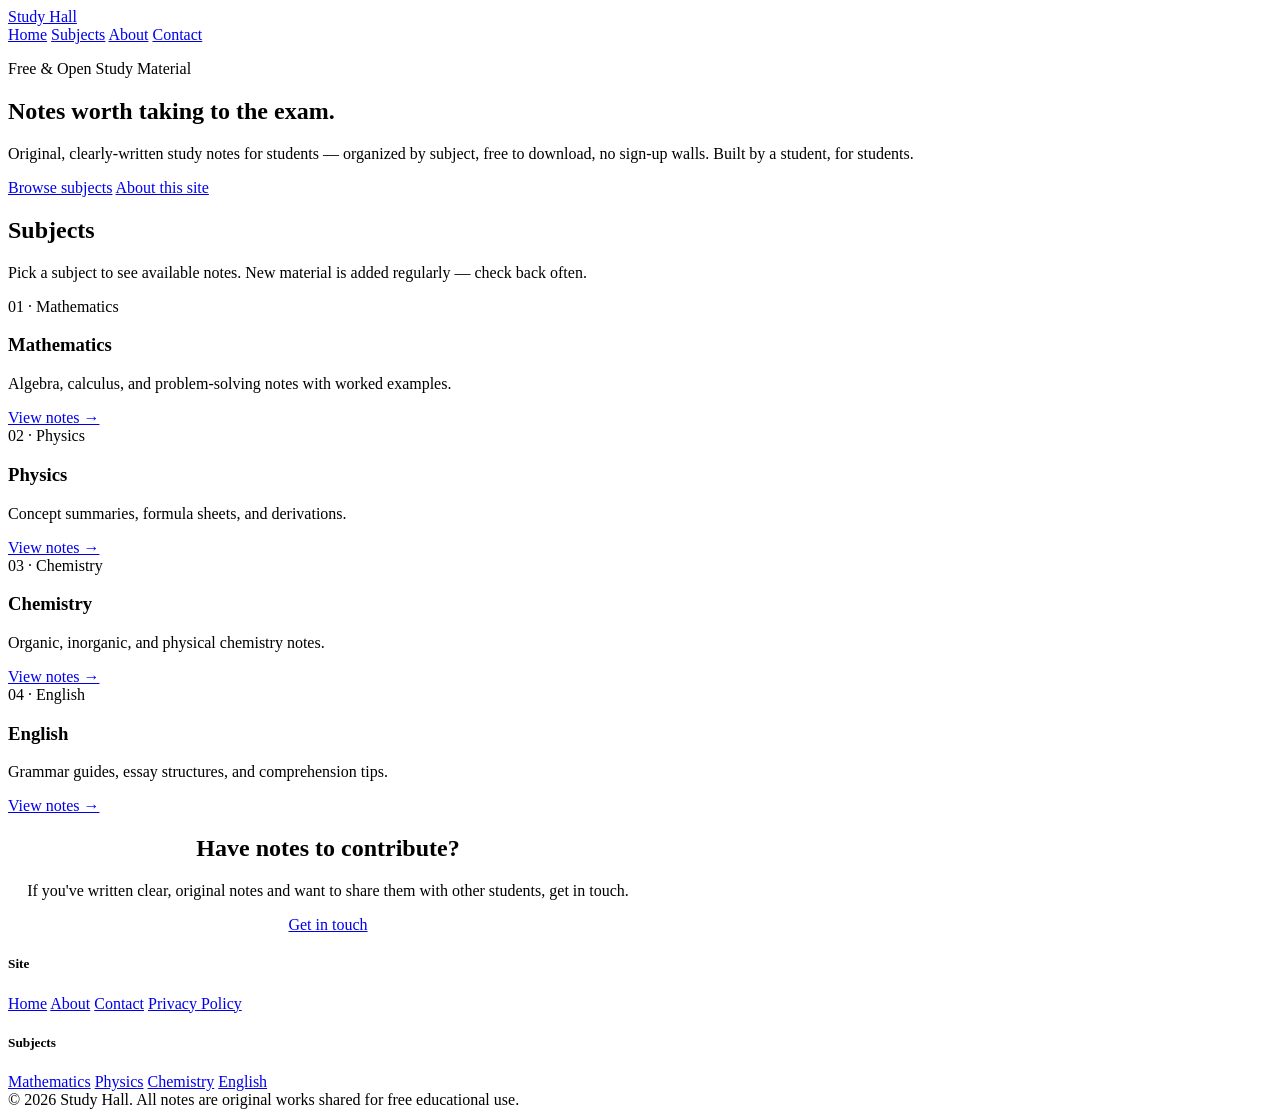
==== index.html @ 8bfd2781 "Create index.html" ====
<!DOCTYPE html>
<html lang="en">
<head>
<meta charset="UTF-8">
<meta name="viewport" content="width=device-width, initial-scale=1.0">
<title>Study Hall — Free Notes & Study Material</title>
<meta name="description" content="Free, original study notes and educational material organized by subject. Download PDFs, no sign-up required.">
<link rel="preconnect" href="https://fonts.googleapis.com">
<link href="https://fonts.googleapis.com/css2?family=Source+Serif+4:wght@600;700&family=Inter:wght@400;500;600;700&display=swap" rel="stylesheet">
<link rel="stylesheet" href="css/style.css">
</head>
<body>

<header class="site-header">
  <div class="wrap">
    <a href="index.html" class="brand"><span class="mark"></span> Study Hall</a>
    <nav class="site-nav">
      <a href="index.html">Home</a>
      <a href="#subjects">Subjects</a>
      <a href="about.html">About</a>
      <a href="contact.html">Contact</a>
    </nav>
  </div>
</header>

<section class="hero">
  <div class="wrap">
    <p class="eyebrow">Free &amp; Open Study Material</p>
    <h1>Notes worth taking to the exam.</h1>
    <p>Original, clearly-written study notes for students — organized by subject, free to download, no sign-up walls. Built by a student, for students.</p>
    <div class="cta-row">
      <a href="#subjects" class="btn btn-primary">Browse subjects</a>
      <a href="about.html" class="btn btn-outline">About this site</a>
    </div>
  </div>
</section>

<section class="section" id="subjects">
  <div class="wrap">
    <h2 class="section-heading">Subjects</h2>
    <p class="section-sub">Pick a subject to see available notes. New material is added regularly — check back often.</p>

    <div class="subject-grid">

      <div class="subject-card">
        <span class="tab-label">01 · Mathematics</span>
        <h3>Mathematics</h3>
        <p>Algebra, calculus, and problem-solving notes with worked examples.</p>
        <a class="enter" href="notes/mathematics.html">View notes →</a>
      </div>

      <div class="subject-card">
        <span class="tab-label">02 · Physics</span>
        <h3>Physics</h3>
        <p>Concept summaries, formula sheets, and derivations.</p>
        <a class="enter" href="notes/physics.html">View notes →</a>
      </div>

      <div class="subject-card">
        <span class="tab-label">03 · Chemistry</span>
        <h3>Chemistry</h3>
        <p>Organic, inorganic, and physical chemistry notes.</p>
        <a class="enter" href="notes/chemistry.html">View notes →</a>
      </div>

      <div class="subject-card">
        <span class="tab-label">04 · English</span>
        <h3>English</h3>
        <p>Grammar guides, essay structures, and comprehension tips.</p>
        <a class="enter" href="notes/english.html">View notes →</a>
      </div>

    </div>
  </div>
</section>

<section class="section" style="background:var(--parchment); border-top:1px solid var(--parchment-line); border-bottom:1px solid var(--parchment-line);">
  <div class="wrap" style="max-width:640px; text-align:center;">
    <h2 class="section-heading">Have notes to contribute?</h2>
    <p class="section-sub" style="margin-left:auto; margin-right:auto;">If you've written clear, original notes and want to share them with other students, get in touch.</p>
    <a href="contact.html" class="btn btn-primary">Get in touch</a>
  </div>
</section>

<footer class="site-footer">
  <div class="wrap">
    <div class="cols">
      <div>
        <h5>Site</h5>
        <div class="links">
          <a href="index.html">Home</a>
          <a href="about.html">About</a>
          <a href="contact.html">Contact</a>
          <a href="privacy.html">Privacy Policy</a>
        </div>
      </div>
      <div>
        <h5>Subjects</h5>
        <div class="links">
          <a href="notes/mathematics.html">Mathematics</a>
          <a href="notes/physics.html">Physics</a>
          <a href="notes/chemistry.html">Chemistry</a>
          <a href="notes/english.html">English</a>
        </div>
      </div>
    </div>
  </div>
  <div class="wrap copyright">© 2026 Study Hall. All notes are original works shared for free educational use.</div>
</footer>

</body>
</html>
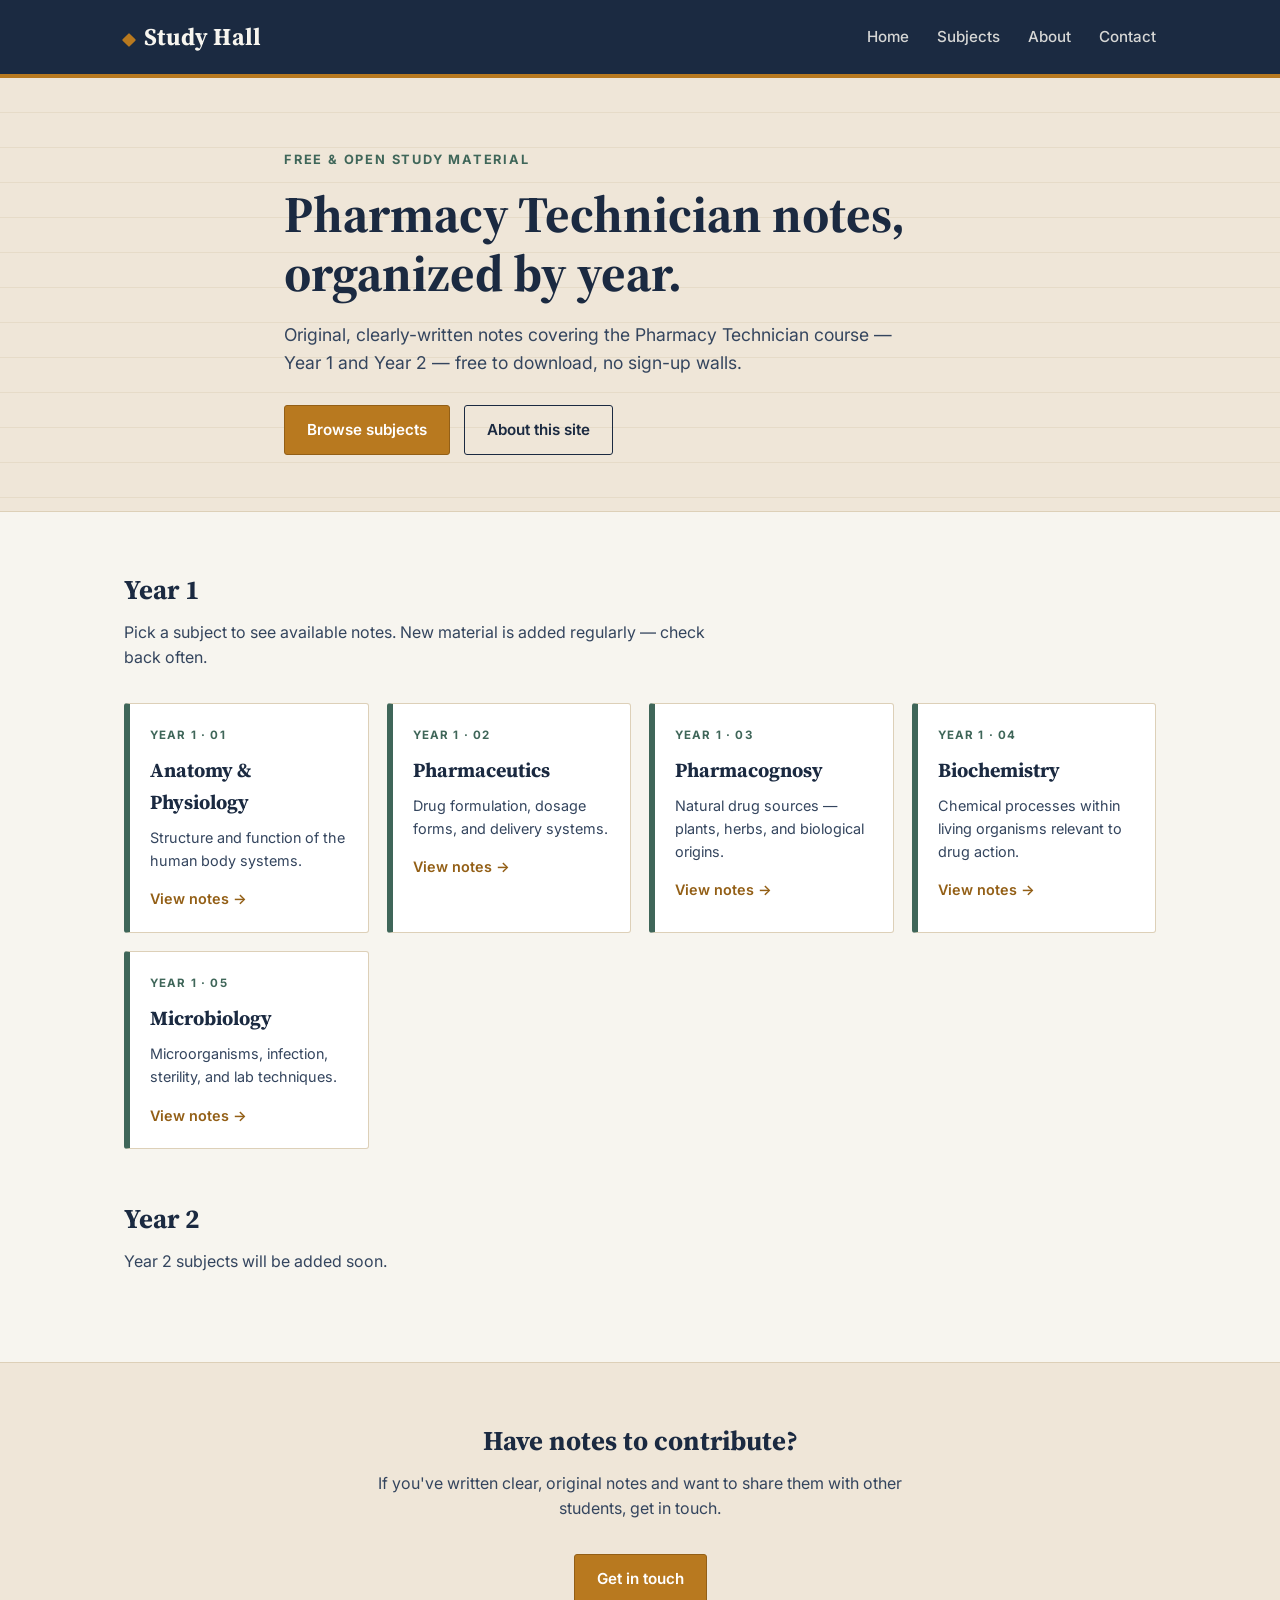
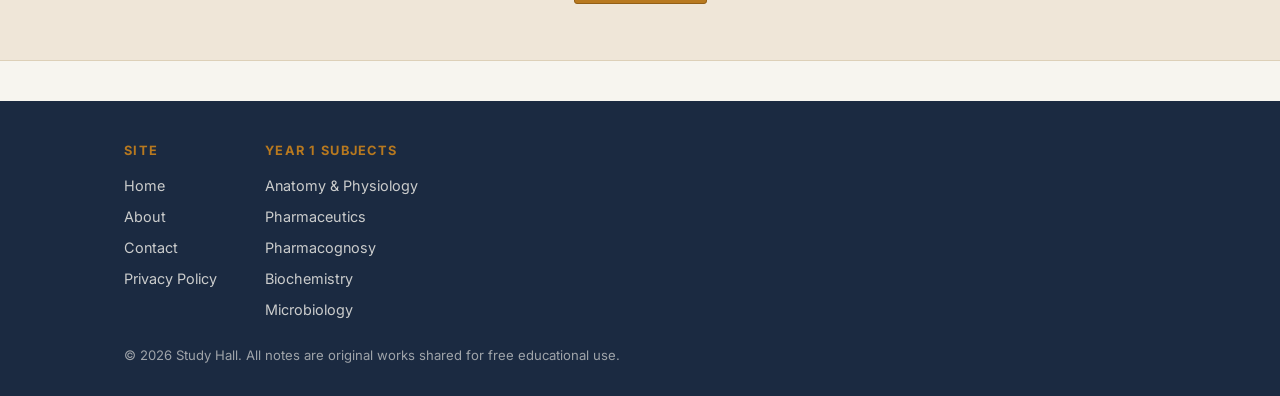
==== commit 945507f6: "Update index.html" ====
--- a/index.html
+++ b/index.html
@@ -3,8 +3,8 @@
 <head>
 <meta charset="UTF-8">
 <meta name="viewport" content="width=device-width, initial-scale=1.0">
-<title>Study Hall — Free Notes & Study Material</title>
-<meta name="description" content="Free, original study notes and educational material organized by subject. Download PDFs, no sign-up required.">
+<title>Study Hall — Pharmacy Technician Notes</title>
+<meta name="description" content="Free, original Pharmacy Technician course notes — Year 1 and Year 2 — organized by subject. Download PDFs, no sign-up required.">
 <link rel="preconnect" href="https://fonts.googleapis.com">
 <link href="https://fonts.googleapis.com/css2?family=Source+Serif+4:wght@600;700&family=Inter:wght@400;500;600;700&display=swap" rel="stylesheet">
 <link rel="stylesheet" href="css/style.css">
@@ -26,8 +26,8 @@
 <section class="hero">
   <div class="wrap">
     <p class="eyebrow">Free &amp; Open Study Material</p>
-    <h1>Notes worth taking to the exam.</h1>
-    <p>Original, clearly-written study notes for students — organized by subject, free to download, no sign-up walls. Built by a student, for students.</p>
+    <h1>Pharmacy Technician notes, organized by year.</h1>
+    <p>Original, clearly-written notes covering the Pharmacy Technician course — Year 1 and Year 2 — free to download, no sign-up walls.</p>
     <div class="cta-row">
       <a href="#subjects" class="btn btn-primary">Browse subjects</a>
       <a href="about.html" class="btn btn-outline">About this site</a>
@@ -37,40 +37,50 @@
 
 <section class="section" id="subjects">
   <div class="wrap">
-    <h2 class="section-heading">Subjects</h2>
+    <h2 class="section-heading" id="subjects-year1">Year 1</h2>
     <p class="section-sub">Pick a subject to see available notes. New material is added regularly — check back often.</p>
 
     <div class="subject-grid">
 
       <div class="subject-card">
-        <span class="tab-label">01 · Mathematics</span>
-        <h3>Mathematics</h3>
-        <p>Algebra, calculus, and problem-solving notes with worked examples.</p>
-        <a class="enter" href="notes/mathematics.html">View notes →</a>
+        <span class="tab-label">Year 1 · 01</span>
+        <h3>Anatomy &amp; Physiology</h3>
+        <p>Structure and function of the human body systems.</p>
+        <a class="enter" href="notes/anatomy-physiology.html">View notes →</a>
       </div>
 
       <div class="subject-card">
-        <span class="tab-label">02 · Physics</span>
-        <h3>Physics</h3>
-        <p>Concept summaries, formula sheets, and derivations.</p>
-        <a class="enter" href="notes/physics.html">View notes →</a>
+        <span class="tab-label">Year 1 · 02</span>
+        <h3>Pharmaceutics</h3>
+        <p>Drug formulation, dosage forms, and delivery systems.</p>
+        <a class="enter" href="notes/pharmaceutics.html">View notes →</a>
       </div>
 
       <div class="subject-card">
-        <span class="tab-label">03 · Chemistry</span>
-        <h3>Chemistry</h3>
-        <p>Organic, inorganic, and physical chemistry notes.</p>
-        <a class="enter" href="notes/chemistry.html">View notes →</a>
+        <span class="tab-label">Year 1 · 03</span>
+        <h3>Pharmacognosy</h3>
+        <p>Natural drug sources — plants, herbs, and biological origins.</p>
+        <a class="enter" href="notes/pharmacognosy.html">View notes →</a>
       </div>
 
       <div class="subject-card">
-        <span class="tab-label">04 · English</span>
-        <h3>English</h3>
-        <p>Grammar guides, essay structures, and comprehension tips.</p>
-        <a class="enter" href="notes/english.html">View notes →</a>
+        <span class="tab-label">Year 1 · 04</span>
+        <h3>Biochemistry</h3>
+        <p>Chemical processes within living organisms relevant to drug action.</p>
+        <a class="enter" href="notes/biochemistry.html">View notes →</a>
+      </div>
+
+      <div class="subject-card">
+        <span class="tab-label">Year 1 · 05</span>
+        <h3>Microbiology</h3>
+        <p>Microorganisms, infection, sterility, and lab techniques.</p>
+        <a class="enter" href="notes/microbiology.html">View notes →</a>
       </div>
 
     </div>
+
+    <h2 class="section-heading" style="margin-top:48px;">Year 2</h2>
+    <p class="section-sub">Year 2 subjects will be added soon.</p>
   </div>
 </section>
 
@@ -95,12 +105,13 @@
         </div>
       </div>
       <div>
-        <h5>Subjects</h5>
+        <h5>Year 1 Subjects</h5>
         <div class="links">
-          <a href="notes/mathematics.html">Mathematics</a>
-          <a href="notes/physics.html">Physics</a>
-          <a href="notes/chemistry.html">Chemistry</a>
-          <a href="notes/english.html">English</a>
+          <a href="notes/anatomy-physiology.html">Anatomy &amp; Physiology</a>
+          <a href="notes/pharmaceutics.html">Pharmaceutics</a>
+          <a href="notes/pharmacognosy.html">Pharmacognosy</a>
+          <a href="notes/biochemistry.html">Biochemistry</a>
+          <a href="notes/microbiology.html">Microbiology</a>
         </div>
       </div>
     </div>
--- a/css/style.css
+++ b/css/style.css
@@ -0,0 +1,287 @@
+/* ============================================
+   Study Hall — design tokens
+   Ink navy + parchment + ochre pencil accent
+   ============================================ */
+:root {
+  --ink: #1B2A41;
+  --ink-soft: #34455e;
+  --paper: #F7F5EF;
+  --parchment: #EFE6D8;
+  --parchment-line: #ddd0b8;
+  --ochre: #B8791F;
+  --ochre-dark: #935f16;
+  --forest: #3F6659;
+  --white: #FFFFFF;
+  --radius: 3px;
+  --serif: "Source Serif 4", Georgia, serif;
+  --sans: "Inter", -apple-system, BlinkMacSystemFont, "Segoe UI", sans-serif;
+}
+
+* { box-sizing: border-box; }
+
+html { scroll-behavior: smooth; }
+
+body {
+  margin: 0;
+  background: var(--paper);
+  color: var(--ink);
+  font-family: var(--sans);
+  line-height: 1.6;
+}
+
+a { color: var(--ochre-dark); text-decoration: none; }
+a:hover { text-decoration: underline; }
+a:focus-visible, button:focus-visible { outline: 2px solid var(--ochre); outline-offset: 2px; }
+
+img { max-width: 100%; }
+
+.wrap {
+  max-width: 1080px;
+  margin: 0 auto;
+  padding: 0 24px;
+}
+
+/* ---------- Header ---------- */
+.site-header {
+  background: var(--ink);
+  color: var(--paper);
+  border-bottom: 4px solid var(--ochre);
+}
+.site-header .wrap {
+  display: flex;
+  align-items: center;
+  justify-content: space-between;
+  padding-top: 18px;
+  padding-bottom: 18px;
+}
+.brand {
+  display: flex;
+  align-items: baseline;
+  gap: 10px;
+  color: var(--paper);
+  font-family: var(--serif);
+  font-size: 1.5rem;
+  font-weight: 700;
+  letter-spacing: 0.01em;
+}
+.brand:hover { text-decoration: none; }
+.brand .mark {
+  display: inline-block;
+  width: 10px;
+  height: 10px;
+  background: var(--ochre);
+  border-radius: 1px;
+  transform: rotate(45deg);
+}
+.site-nav { display: flex; gap: 28px; }
+.site-nav a {
+  color: var(--paper);
+  font-size: 0.95rem;
+  font-weight: 500;
+  opacity: 0.85;
+}
+.site-nav a:hover { opacity: 1; text-decoration: none; border-bottom: 2px solid var(--ochre); }
+
+/* ---------- Hero ---------- */
+.hero {
+  background:
+    repeating-linear-gradient(
+      to bottom,
+      transparent,
+      transparent 34px,
+      var(--parchment-line) 35px
+    ),
+    var(--parchment);
+  border-bottom: 1px solid var(--parchment-line);
+  padding: 72px 0 56px;
+}
+.hero .wrap { max-width: 760px; }
+.hero .eyebrow {
+  font-family: var(--sans);
+  font-size: 0.8rem;
+  font-weight: 700;
+  letter-spacing: 0.14em;
+  text-transform: uppercase;
+  color: var(--forest);
+  margin: 0 0 14px;
+}
+.hero h1 {
+  font-family: var(--serif);
+  font-size: clamp(2.1rem, 4.5vw, 3.2rem);
+  line-height: 1.15;
+  margin: 0 0 18px;
+  color: var(--ink);
+}
+.hero p {
+  font-size: 1.1rem;
+  color: var(--ink-soft);
+  max-width: 56ch;
+  margin: 0 0 28px;
+}
+.hero .cta-row { display: flex; gap: 14px; flex-wrap: wrap; }
+
+.btn {
+  display: inline-block;
+  font-family: var(--sans);
+  font-weight: 600;
+  font-size: 0.95rem;
+  padding: 12px 22px;
+  border-radius: var(--radius);
+  border: 1.5px solid var(--ink);
+  cursor: pointer;
+}
+.btn-primary {
+  background: var(--ochre);
+  border-color: var(--ochre-dark);
+  color: var(--white);
+}
+.btn-primary:hover { background: var(--ochre-dark); text-decoration: none; }
+.btn-outline { background: transparent; color: var(--ink); }
+.btn-outline:hover { background: var(--ink); color: var(--paper); text-decoration: none; }
+
+/* ---------- Subject tabs / grid ---------- */
+.section { padding: 56px 0; }
+.section-heading {
+  font-family: var(--serif);
+  font-size: 1.7rem;
+  margin: 0 0 8px;
+  color: var(--ink);
+}
+.section-sub {
+  color: var(--ink-soft);
+  margin: 0 0 32px;
+  max-width: 60ch;
+}
+
+.subject-grid {
+  display: grid;
+  grid-template-columns: repeat(auto-fit, minmax(230px, 1fr));
+  gap: 18px;
+}
+
+.subject-card {
+  position: relative;
+  background: var(--white);
+  border: 1px solid var(--parchment-line);
+  border-left: 6px solid var(--forest);
+  padding: 22px 20px 20px;
+  border-radius: var(--radius);
+  transition: transform 0.15s ease, box-shadow 0.15s ease;
+}
+.subject-card:hover {
+  transform: translateY(-3px);
+  box-shadow: 0 8px 20px rgba(27, 42, 65, 0.1);
+}
+.subject-card .tab-label {
+  font-size: 0.72rem;
+  font-weight: 700;
+  letter-spacing: 0.1em;
+  text-transform: uppercase;
+  color: var(--forest);
+  display: block;
+  margin-bottom: 10px;
+}
+.subject-card h3 {
+  font-family: var(--serif);
+  font-size: 1.25rem;
+  margin: 0 0 8px;
+  color: var(--ink);
+}
+.subject-card p {
+  font-size: 0.9rem;
+  color: var(--ink-soft);
+  margin: 0 0 14px;
+}
+.subject-card a.enter { font-weight: 600; font-size: 0.9rem; }
+
+/* ---------- Notes list (index-card style) ---------- */
+.note-card {
+  display: flex;
+  align-items: flex-start;
+  gap: 16px;
+  background: var(--white);
+  border: 1px solid var(--parchment-line);
+  border-radius: var(--radius);
+  padding: 18px 20px;
+  margin-bottom: 14px;
+}
+.note-card .icon {
+  flex: 0 0 auto;
+  width: 40px;
+  height: 40px;
+  border-radius: var(--radius);
+  background: var(--parchment);
+  display: flex;
+  align-items: center;
+  justify-content: center;
+  color: var(--ochre-dark);
+  font-family: var(--serif);
+  font-weight: 700;
+  font-size: 0.8rem;
+}
+.note-card .meta { flex: 1; }
+.note-card h4 { margin: 0 0 4px; font-family: var(--serif); font-size: 1.05rem; color: var(--ink); }
+.note-card .desc { font-size: 0.88rem; color: var(--ink-soft); margin: 0 0 10px; }
+.note-card .tags { font-size: 0.78rem; color: var(--forest); font-weight: 600; }
+.note-card .dl {
+  flex: 0 0 auto;
+  align-self: center;
+}
+
+/* ---------- Footer ---------- */
+.site-footer {
+  background: var(--ink);
+  color: var(--paper);
+  padding: 40px 0 30px;
+  margin-top: 40px;
+}
+.site-footer .wrap {
+  display: flex;
+  justify-content: space-between;
+  flex-wrap: wrap;
+  gap: 20px;
+}
+.site-footer .cols { display: flex; gap: 48px; flex-wrap: wrap; }
+.site-footer h5 {
+  font-size: 0.8rem;
+  text-transform: uppercase;
+  letter-spacing: 0.1em;
+  color: var(--ochre);
+  margin: 0 0 12px;
+}
+.site-footer a { color: var(--paper); opacity: 0.8; }
+.site-footer a:hover { opacity: 1; }
+.site-footer .links { display: flex; flex-direction: column; gap: 8px; font-size: 0.9rem; }
+.site-footer .copyright { font-size: 0.82rem; opacity: 0.6; margin-top: 24px; }
+
+/* ---------- Simple content pages (about/contact/privacy) ---------- */
+.page-content {
+  max-width: 68ch;
+}
+.page-content h1 {
+  font-family: var(--serif);
+  font-size: 2.2rem;
+  margin-top: 0;
+}
+.page-content h2 {
+  font-family: var(--serif);
+  font-size: 1.4rem;
+  margin-top: 36px;
+}
+.page-content p { color: var(--ink-soft); }
+
+/* ---------- Breadcrumb ---------- */
+.crumb {
+  font-size: 0.85rem;
+  color: var(--ink-soft);
+  margin-bottom: 22px
+}
+.crumb a { color: var(--forest); font-weight: 600; }
+
+@media (max-width: 640px) {
+  .site-header .wrap { flex-direction: column; gap: 12px; align-items: flex-start; }
+  .site-nav { gap: 18px; flex-wrap: wrap; }
+  .note-card { flex-wrap: wrap; }
+  .note-card .dl { width: 100%; }
+  .note-card .dl a.btn { display: block; text-align: center; }
+}
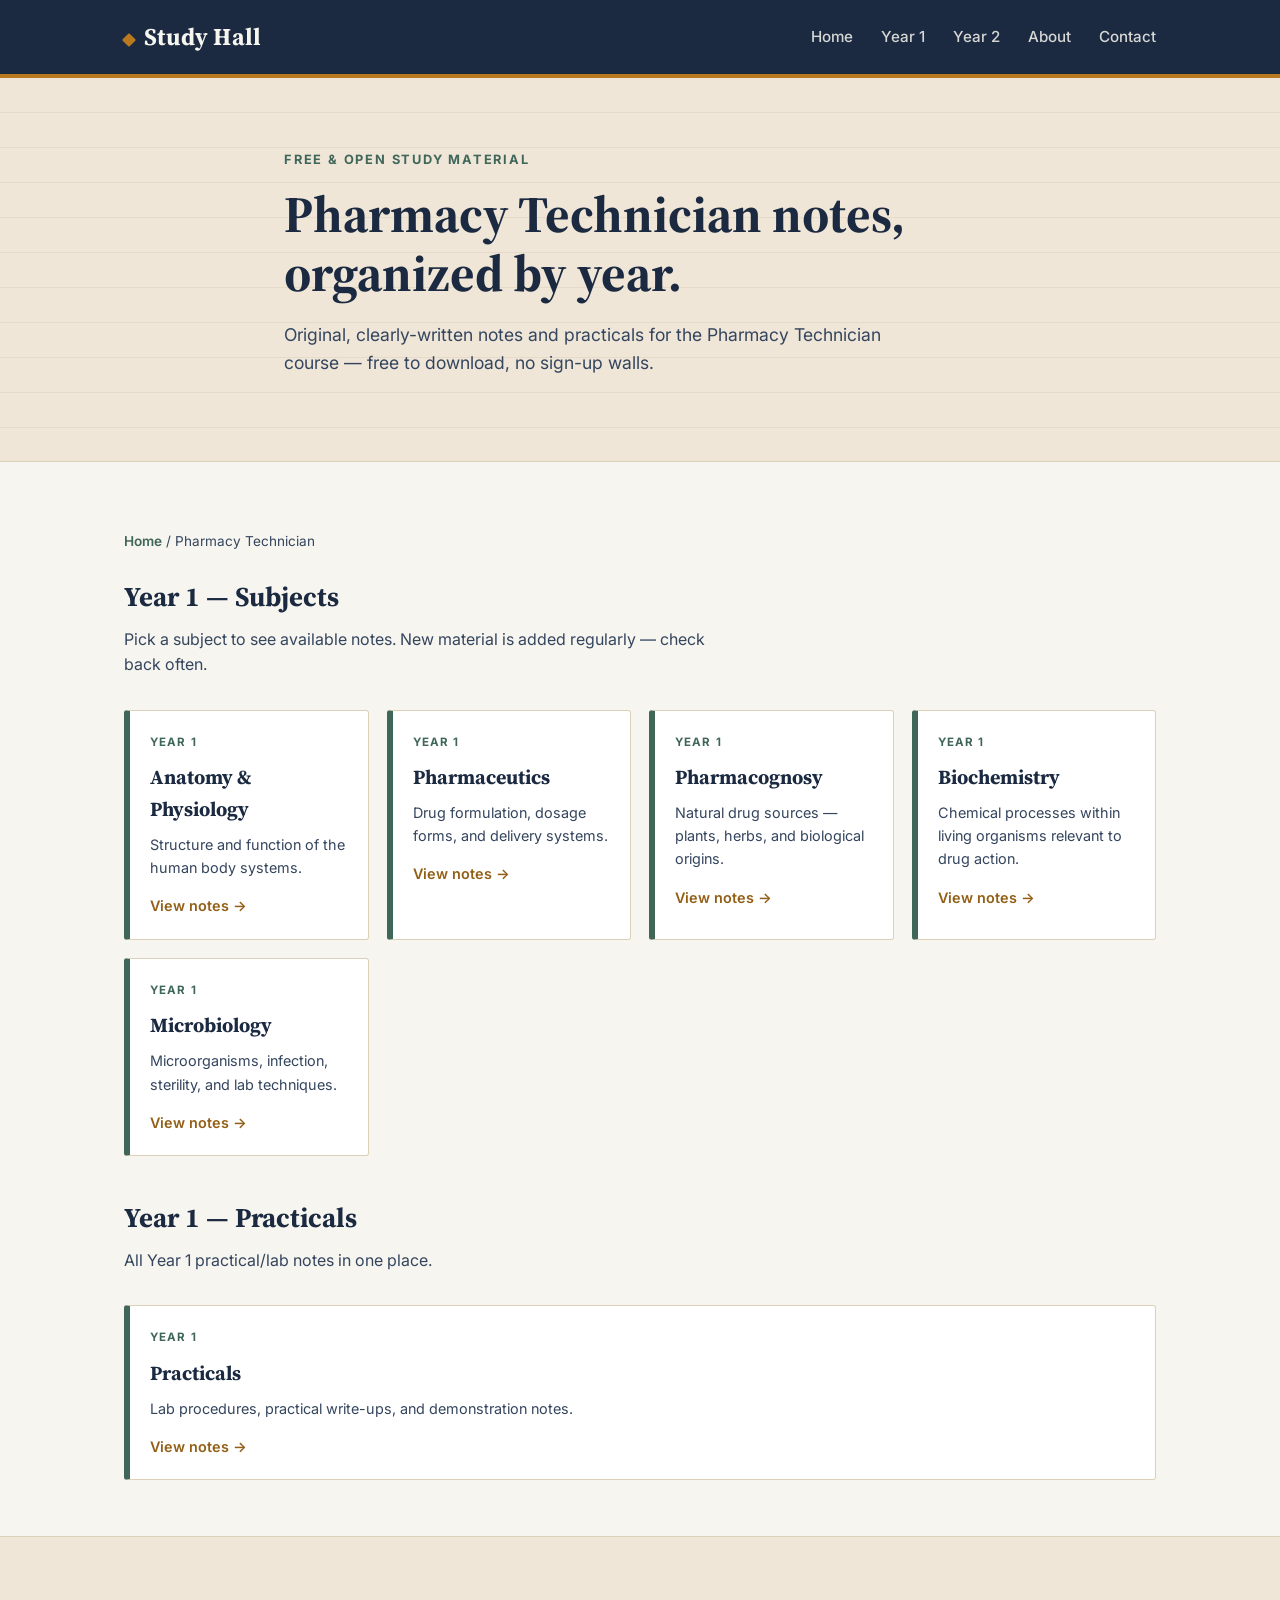
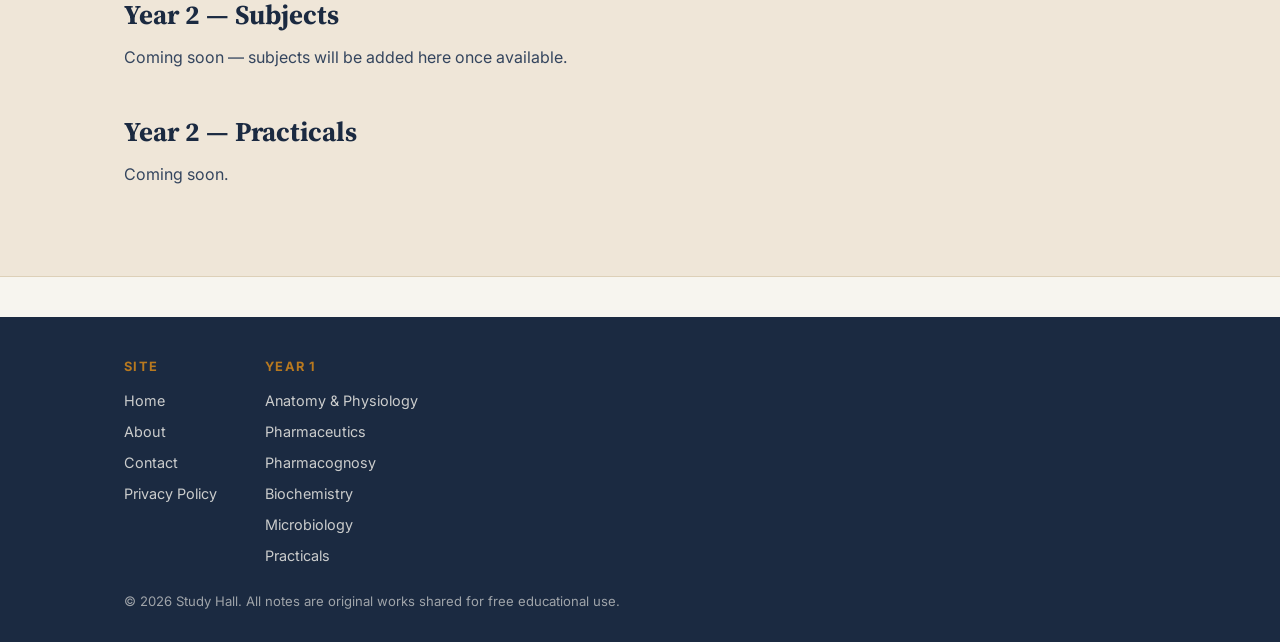
==== commit 37a3b57e: "Rename pharmacy-technician/index.html to index.html" ====
--- a/index.html
+++ b/index.html
@@ -3,22 +3,23 @@
 <head>
 <meta charset="UTF-8">
 <meta name="viewport" content="width=device-width, initial-scale=1.0">
-<title>Study Hall — Pharmacy Technician Notes</title>
-<meta name="description" content="Free, original Pharmacy Technician course notes — Year 1 and Year 2 — organized by subject. Download PDFs, no sign-up required.">
+<title>Pharmacy Technician Notes — Study Hall</title>
+<meta name="description" content="Free, original Pharmacy Technician course notes and practicals — Year 1 and Year 2 — organized by subject.">
 <link rel="preconnect" href="https://fonts.googleapis.com">
 <link href="https://fonts.googleapis.com/css2?family=Source+Serif+4:wght@600;700&family=Inter:wght@400;500;600;700&display=swap" rel="stylesheet">
-<link rel="stylesheet" href="css/style.css">
+<link rel="stylesheet" href="../css/style.css">
 </head>
 <body>
 
 <header class="site-header">
   <div class="wrap">
-    <a href="index.html" class="brand"><span class="mark"></span> Study Hall</a>
+    <a href="../index.html" class="brand"><span class="mark"></span> Study Hall</a>
     <nav class="site-nav">
-      <a href="index.html">Home</a>
-      <a href="#subjects">Subjects</a>
-      <a href="about.html">About</a>
-      <a href="contact.html">Contact</a>
+      <a href="../index.html">Home</a>
+      <a href="#year1">Year 1</a>
+      <a href="#year2">Year 2</a>
+      <a href="../about.html">About</a>
+      <a href="../contact.html">Contact</a>
     </nav>
   </div>
 </header>
@@ -27,68 +28,76 @@
   <div class="wrap">
     <p class="eyebrow">Free &amp; Open Study Material</p>
     <h1>Pharmacy Technician notes, organized by year.</h1>
-    <p>Original, clearly-written notes covering the Pharmacy Technician course — Year 1 and Year 2 — free to download, no sign-up walls.</p>
-    <div class="cta-row">
-      <a href="#subjects" class="btn btn-primary">Browse subjects</a>
-      <a href="about.html" class="btn btn-outline">About this site</a>
-    </div>
+    <p>Original, clearly-written notes and practicals for the Pharmacy Technician course — free to download, no sign-up walls.</p>
   </div>
 </section>
 
-<section class="section" id="subjects">
+<section class="section" id="year1">
   <div class="wrap">
-    <h2 class="section-heading" id="subjects-year1">Year 1</h2>
+    <p class="crumb"><a href="../index.html">Home</a> / Pharmacy Technician</p>
+    <h2 class="section-heading">Year 1 — Subjects</h2>
     <p class="section-sub">Pick a subject to see available notes. New material is added regularly — check back often.</p>
 
     <div class="subject-grid">
 
       <div class="subject-card">
-        <span class="tab-label">Year 1 · 01</span>
+        <span class="tab-label">Year 1</span>
         <h3>Anatomy &amp; Physiology</h3>
         <p>Structure and function of the human body systems.</p>
-        <a class="enter" href="notes/anatomy-physiology.html">View notes →</a>
+        <a class="enter" href="year1/anatomy-physiology.html">View notes →</a>
       </div>
 
       <div class="subject-card">
-        <span class="tab-label">Year 1 · 02</span>
+        <span class="tab-label">Year 1</span>
         <h3>Pharmaceutics</h3>
         <p>Drug formulation, dosage forms, and delivery systems.</p>
-        <a class="enter" href="notes/pharmaceutics.html">View notes →</a>
+        <a class="enter" href="year1/pharmaceutics.html">View notes →</a>
       </div>
 
       <div class="subject-card">
-        <span class="tab-label">Year 1 · 03</span>
+        <span class="tab-label">Year 1</span>
         <h3>Pharmacognosy</h3>
         <p>Natural drug sources — plants, herbs, and biological origins.</p>
-        <a class="enter" href="notes/pharmacognosy.html">View notes →</a>
+        <a class="enter" href="year1/pharmacognosy.html">View notes →</a>
       </div>
 
       <div class="subject-card">
-        <span class="tab-label">Year 1 · 04</span>
+        <span class="tab-label">Year 1</span>
         <h3>Biochemistry</h3>
         <p>Chemical processes within living organisms relevant to drug action.</p>
-        <a class="enter" href="notes/biochemistry.html">View notes →</a>
+        <a class="enter" href="year1/biochemistry.html">View notes →</a>
       </div>
 
       <div class="subject-card">
-        <span class="tab-label">Year 1 · 05</span>
+        <span class="tab-label">Year 1</span>
         <h3>Microbiology</h3>
         <p>Microorganisms, infection, sterility, and lab techniques.</p>
-        <a class="enter" href="notes/microbiology.html">View notes →</a>
+        <a class="enter" href="year1/microbiology.html">View notes →</a>
       </div>
 
     </div>
 
-    <h2 class="section-heading" style="margin-top:48px;">Year 2</h2>
-    <p class="section-sub">Year 2 subjects will be added soon.</p>
+    <h2 class="section-heading" style="margin-top:40px;">Year 1 — Practicals</h2>
+    <p class="section-sub">All Year 1 practical/lab notes in one place.</p>
+
+    <div class="subject-grid">
+      <div class="subject-card">
+        <span class="tab-label">Year 1</span>
+        <h3>Practicals</h3>
+        <p>Lab procedures, practical write-ups, and demonstration notes.</p>
+        <a class="enter" href="year1/practicals.html">View notes →</a>
+      </div>
+    </div>
   </div>
 </section>
 
-<section class="section" style="background:var(--parchment); border-top:1px solid var(--parchment-line); border-bottom:1px solid var(--parchment-line);">
-  <div class="wrap" style="max-width:640px; text-align:center;">
-    <h2 class="section-heading">Have notes to contribute?</h2>
-    <p class="section-sub" style="margin-left:auto; margin-right:auto;">If you've written clear, original notes and want to share them with other students, get in touch.</p>
-    <a href="contact.html" class="btn btn-primary">Get in touch</a>
+<section class="section" id="year2" style="background:var(--parchment); border-top:1px solid var(--parchment-line); border-bottom:1px solid var(--parchment-line);">
+  <div class="wrap">
+    <h2 class="section-heading">Year 2 — Subjects</h2>
+    <p class="section-sub">Coming soon — subjects will be added here once available.</p>
+
+    <h2 class="section-heading" style="margin-top:40px;">Year 2 — Practicals</h2>
+    <p class="section-sub">Coming soon.</p>
   </div>
 </section>
 
@@ -98,20 +107,21 @@
       <div>
         <h5>Site</h5>
         <div class="links">
-          <a href="index.html">Home</a>
-          <a href="about.html">About</a>
-          <a href="contact.html">Contact</a>
-          <a href="privacy.html">Privacy Policy</a>
+          <a href="../index.html">Home</a>
+          <a href="../about.html">About</a>
+          <a href="../contact.html">Contact</a>
+          <a href="../privacy.html">Privacy Policy</a>
         </div>
       </div>
       <div>
-        <h5>Year 1 Subjects</h5>
+        <h5>Year 1</h5>
         <div class="links">
-          <a href="notes/anatomy-physiology.html">Anatomy &amp; Physiology</a>
-          <a href="notes/pharmaceutics.html">Pharmaceutics</a>
-          <a href="notes/pharmacognosy.html">Pharmacognosy</a>
-          <a href="notes/biochemistry.html">Biochemistry</a>
-          <a href="notes/microbiology.html">Microbiology</a>
+          <a href="year1/anatomy-physiology.html">Anatomy &amp; Physiology</a>
+          <a href="year1/pharmaceutics.html">Pharmaceutics</a>
+          <a href="year1/pharmacognosy.html">Pharmacognosy</a>
+          <a href="year1/biochemistry.html">Biochemistry</a>
+          <a href="year1/microbiology.html">Microbiology</a>
+          <a href="year1/practicals.html">Practicals</a>
         </div>
       </div>
     </div>
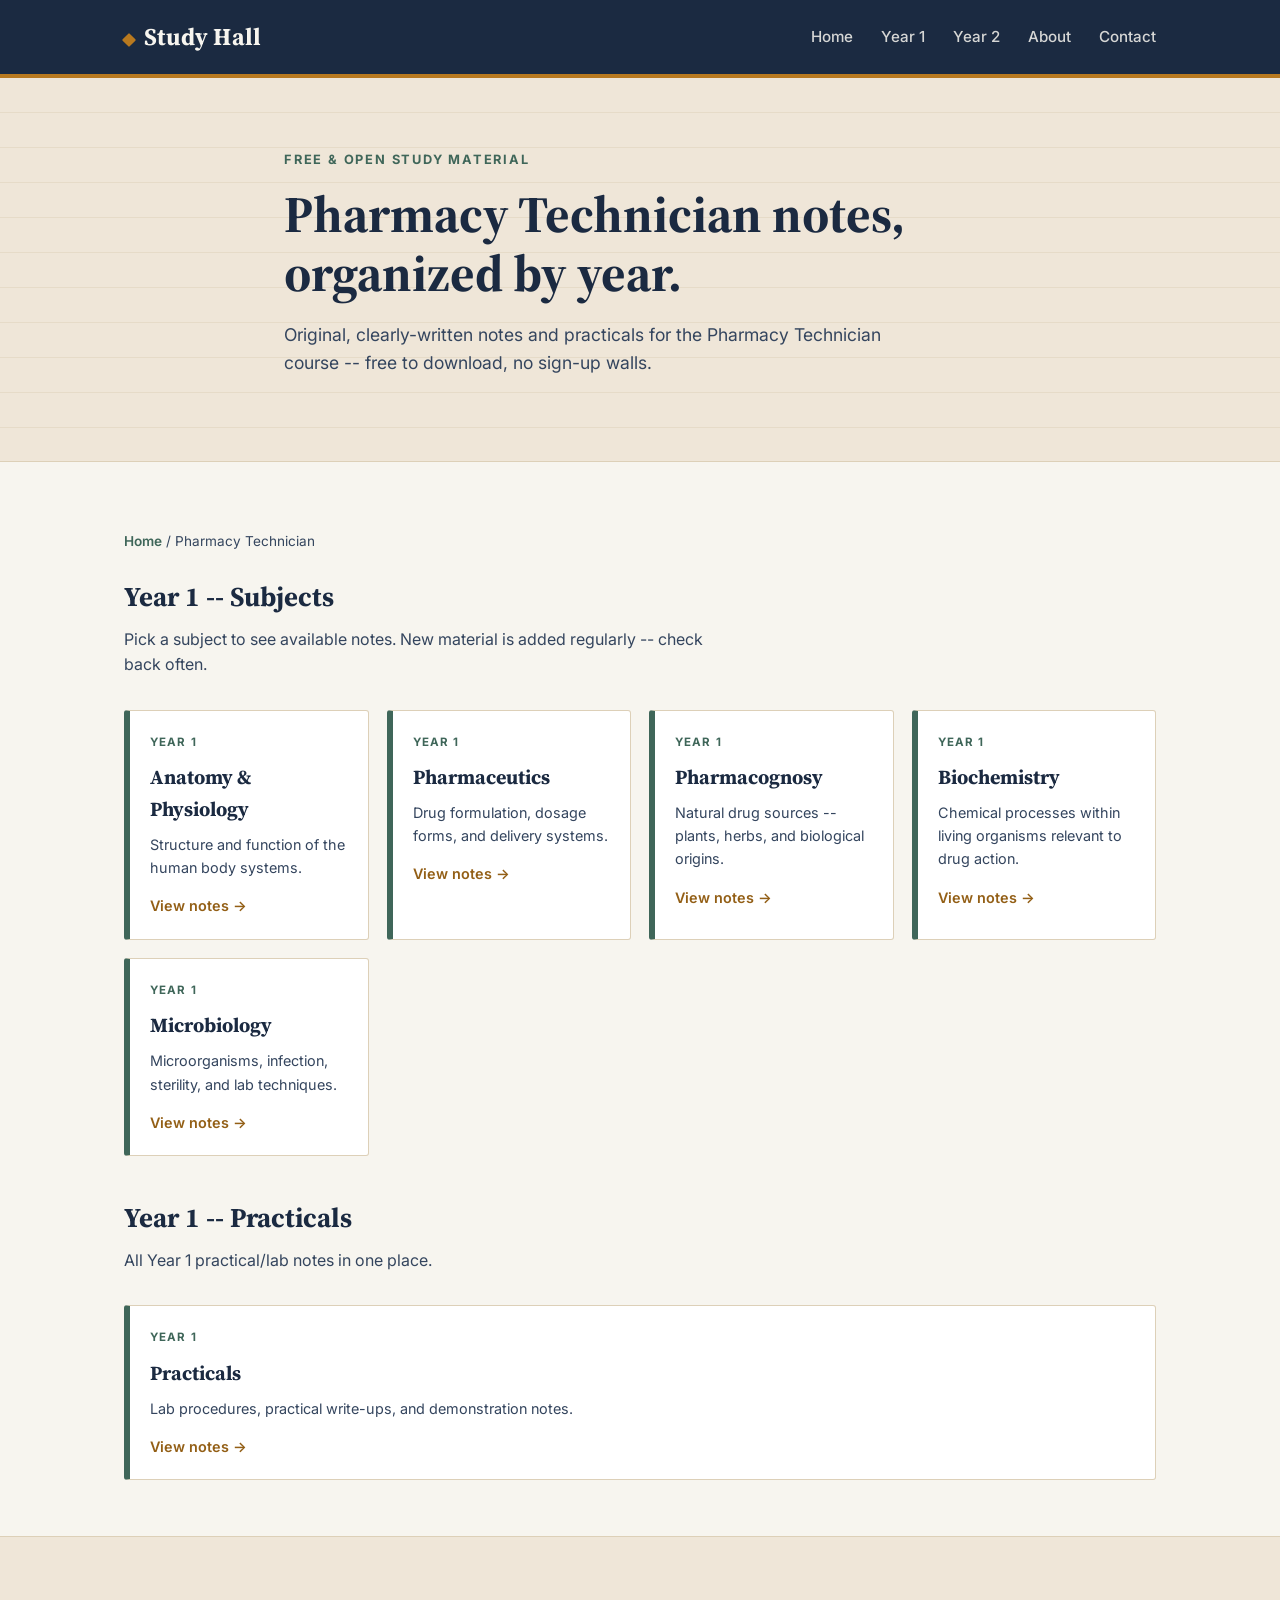
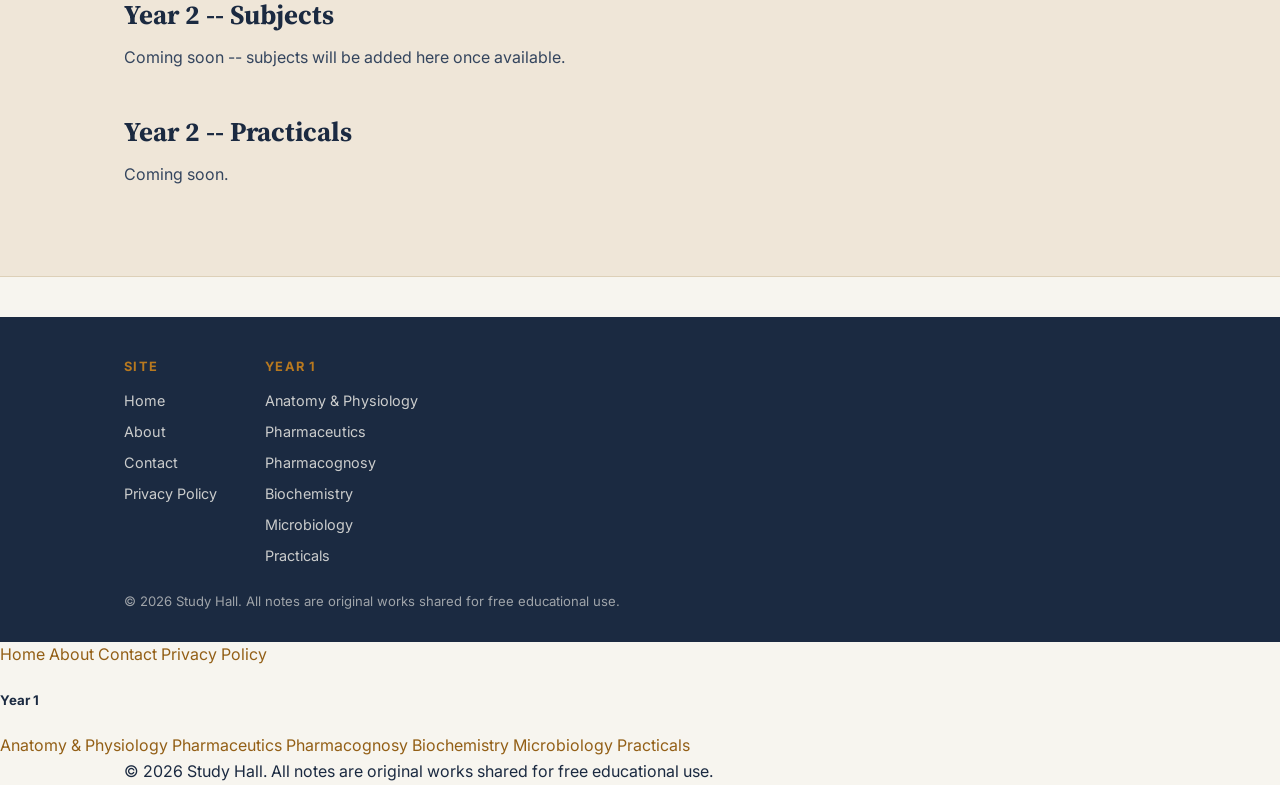
==== commit fbd12bd1: "Update index.html" ====
--- a/index.html
+++ b/index.html
@@ -3,8 +3,8 @@
 <head>
 <meta charset="UTF-8">
 <meta name="viewport" content="width=device-width, initial-scale=1.0">
-<title>Pharmacy Technician Notes — Study Hall</title>
-<meta name="description" content="Free, original Pharmacy Technician course notes and practicals — Year 1 and Year 2 — organized by subject.">
+<title>Pharmacy Technician Notes -- Study Hall</title>
+<meta name="description" content="Free, original Pharmacy Technician course notes and practicals -- Year 1 and Year 2 -- organized by subject.">
 <link rel="preconnect" href="https://fonts.googleapis.com">
 <link href="https://fonts.googleapis.com/css2?family=Source+Serif+4:wght@600;700&family=Inter:wght@400;500;600;700&display=swap" rel="stylesheet">
 <link rel="stylesheet" href="../css/style.css">
@@ -28,15 +28,15 @@
   <div class="wrap">
     <p class="eyebrow">Free &amp; Open Study Material</p>
     <h1>Pharmacy Technician notes, organized by year.</h1>
-    <p>Original, clearly-written notes and practicals for the Pharmacy Technician course — free to download, no sign-up walls.</p>
+    <p>Original, clearly-written notes and practicals for the Pharmacy Technician course -- free to download, no sign-up walls.</p>
   </div>
 </section>
 
 <section class="section" id="year1">
   <div class="wrap">
     <p class="crumb"><a href="../index.html">Home</a> / Pharmacy Technician</p>
-    <h2 class="section-heading">Year 1 — Subjects</h2>
-    <p class="section-sub">Pick a subject to see available notes. New material is added regularly — check back often.</p>
+    <h2 class="section-heading">Year 1 -- Subjects</h2>
+    <p class="section-sub">Pick a subject to see available notes. New material is added regularly -- check back often.</p>
 
     <div class="subject-grid">
 
@@ -44,40 +44,40 @@
         <span class="tab-label">Year 1</span>
         <h3>Anatomy &amp; Physiology</h3>
         <p>Structure and function of the human body systems.</p>
-        <a class="enter" href="year1/anatomy-physiology.html">View notes →</a>
+        <a class="enter" href="pharmacy-technician/year1/anatomy-physiology.html">View notes →</a>
       </div>
 
       <div class="subject-card">
         <span class="tab-label">Year 1</span>
         <h3>Pharmaceutics</h3>
         <p>Drug formulation, dosage forms, and delivery systems.</p>
-        <a class="enter" href="year1/pharmaceutics.html">View notes →</a>
+        <a class="enter" href="pharmacy-technician/year1/pharmaceutics.html">View notes →</a>
       </div>
 
       <div class="subject-card">
         <span class="tab-label">Year 1</span>
         <h3>Pharmacognosy</h3>
-        <p>Natural drug sources — plants, herbs, and biological origins.</p>
-        <a class="enter" href="year1/pharmacognosy.html">View notes →</a>
+        <p>Natural drug sources -- plants, herbs, and biological origins.</p>
+        <a class="enter" href="pharmacy-technician/year1/pharmacognosy.html">View notes →</a>
       </div>
 
       <div class="subject-card">
         <span class="tab-label">Year 1</span>
         <h3>Biochemistry</h3>
         <p>Chemical processes within living organisms relevant to drug action.</p>
-        <a class="enter" href="year1/biochemistry.html">View notes →</a>
+        <a class="enter" href="pharmacy-technician/year1/biochemistry.html">View notes →</a>
       </div>
 
       <div class="subject-card">
         <span class="tab-label">Year 1</span>
         <h3>Microbiology</h3>
         <p>Microorganisms, infection, sterility, and lab techniques.</p>
-        <a class="enter" href="year1/microbiology.html">View notes →</a>
+        <a class="enter" href="pharmacy-technician/year1/microbiology.html">View notes →</a>
       </div>
 
     </div>
 
-    <h2 class="section-heading" style="margin-top:40px;">Year 1 — Practicals</h2>
+    <h2 class="section-heading" style="margin-top:40px;">Year 1 -- Practicals</h2>
     <p class="section-sub">All Year 1 practical/lab notes in one place.</p>
 
     <div class="subject-grid">
@@ -85,7 +85,7 @@
         <span class="tab-label">Year 1</span>
         <h3>Practicals</h3>
         <p>Lab procedures, practical write-ups, and demonstration notes.</p>
-        <a class="enter" href="year1/practicals.html">View notes →</a>
+        <a class="enter" href="pharmacy-technician/year1/practicals.html">View notes →</a>
       </div>
     </div>
   </div>
@@ -93,10 +93,10 @@
 
 <section class="section" id="year2" style="background:var(--parchment); border-top:1px solid var(--parchment-line); border-bottom:1px solid var(--parchment-line);">
   <div class="wrap">
-    <h2 class="section-heading">Year 2 — Subjects</h2>
-    <p class="section-sub">Coming soon — subjects will be added here once available.</p>
+    <h2 class="section-heading">Year 2 -- Subjects</h2>
+    <p class="section-sub">Coming soon -- subjects will be added here once available.</p>
 
-    <h2 class="section-heading" style="margin-top:40px;">Year 2 — Practicals</h2>
+    <h2 class="section-heading" style="margin-top:40px;">Year 2 -- Practicals</h2>
     <p class="section-sub">Coming soon.</p>
   </div>
 </section>
@@ -107,6 +107,30 @@
       <div>
         <h5>Site</h5>
         <div class="links">
+          <a href="../index.html">Home</a>
+          <a href="../about.html">About</a>
+          <a href="../contact.html">Contact</a>
+          <a href="../privacy.html">Privacy Policy</a>
+        </div>
+      </div>
+      <div>
+        <h5>Year 1</h5>
+        <div class="links">
+          <a href="pharmacy-technician/year1/anatomy-physiology.html">Anatomy &amp; Physiology</a>
+          <a href="pharmacy-technician/year1/pharmaceutics.html">Pharmaceutics</a>
+          <a href="pharmacy-technician/year1/pharmacognosy.html">Pharmacognosy</a>
+          <a href="pharmacy-technician/year1/biochemistry.html">Biochemistry</a>
+          <a href="pharmacy-technician/year1/microbiology.html">Microbiology</a>
+          <a href="pharmacy-technician/year1/practicals.html">Practicals</a>
+        </div>
+      </div>
+    </div>
+  </div>
+  <div class="wrap copyright">© 2026 Study Hall. All notes are original works shared for free educational use.</div>
+</footer>
+
+</body>
+</html>        <div class="links">
           <a href="../index.html">Home</a>
           <a href="../about.html">About</a>
           <a href="../contact.html">Contact</a>
